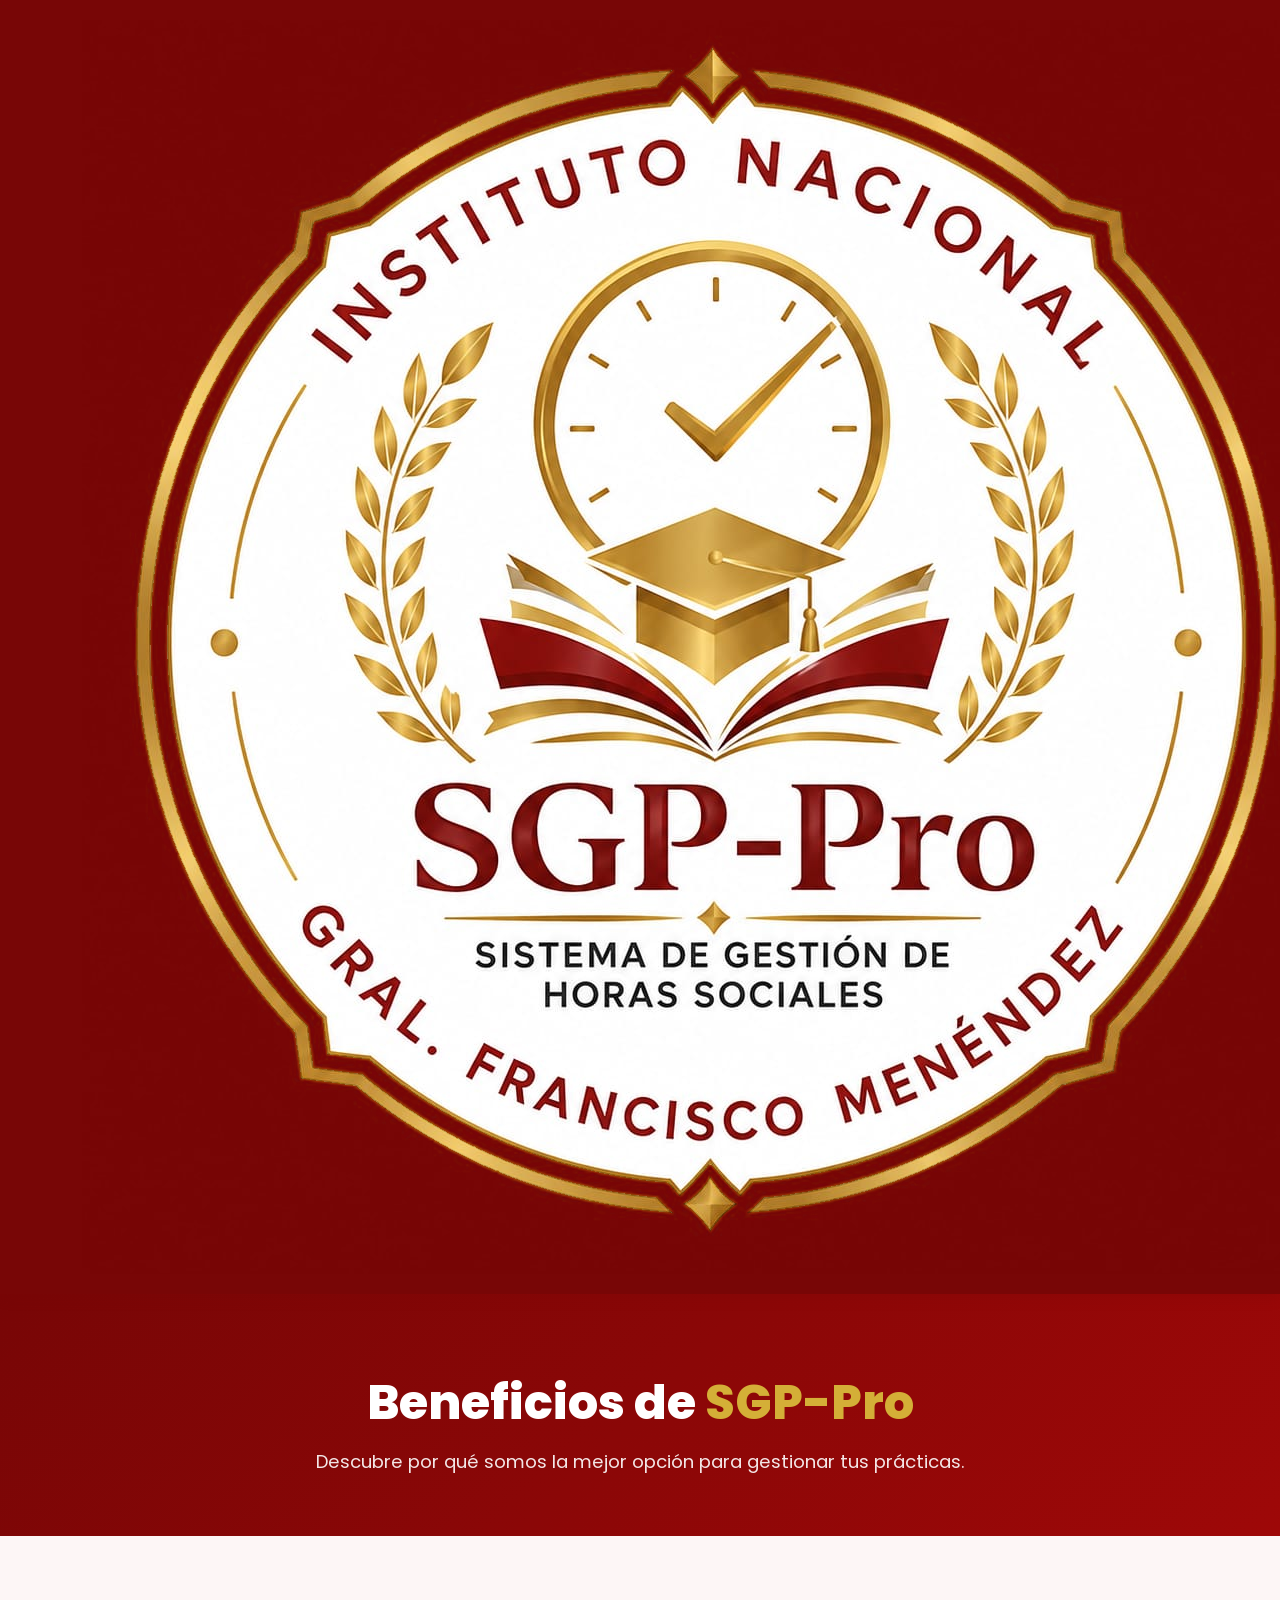
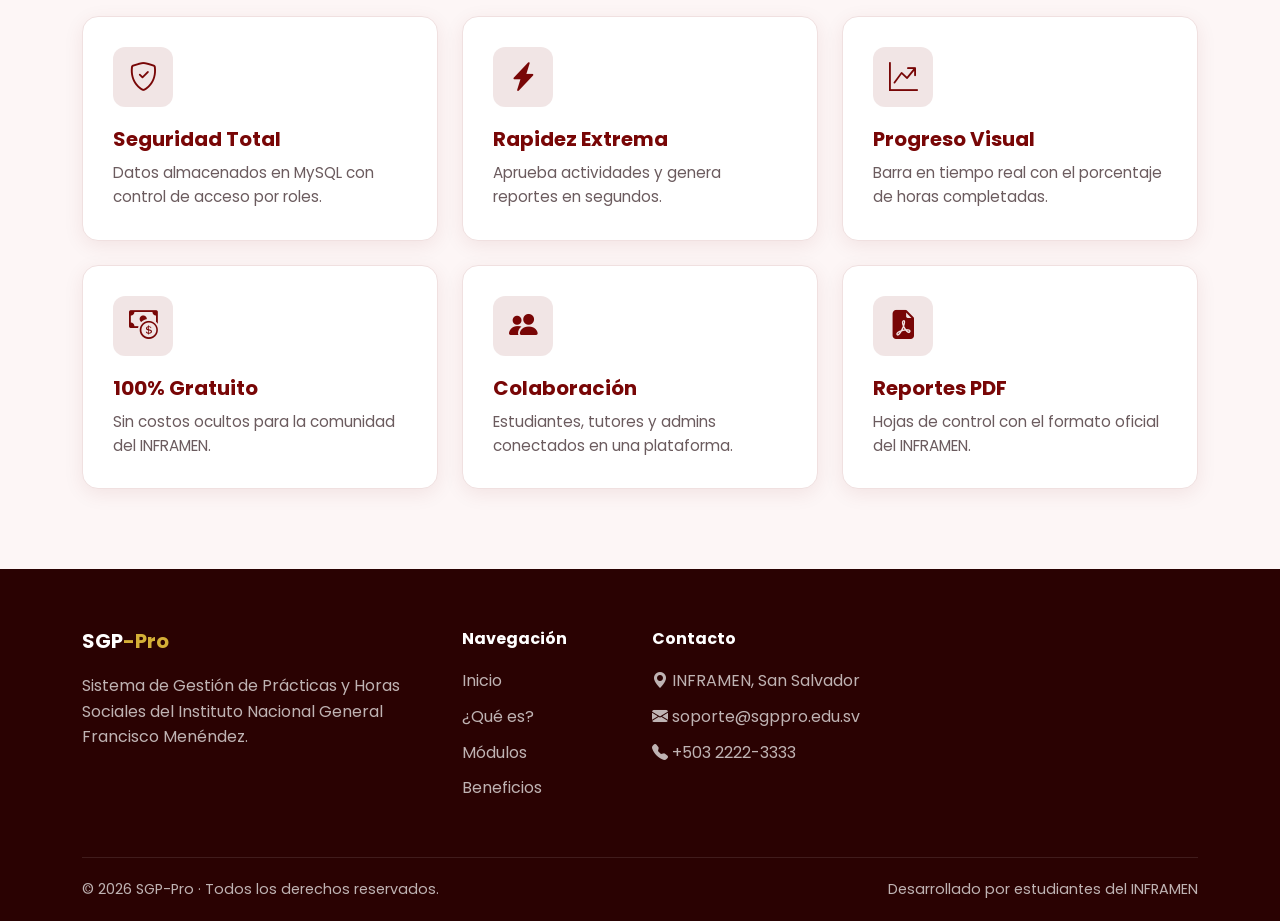
==== beneficios.html @ e83a27ab "Add files via upload" ====
<!DOCTYPE html>
<html lang="es">
<head>
    <meta charset="UTF-8">
    <meta name="viewport" content="width=device-width, initial-scale=1.0">
    <title>Beneficios | SGP-Pro</title>
    <link href="https://cdn.jsdelivr.net/npm/bootstrap@5.3.2/dist/css/bootstrap.min.css" rel="stylesheet">
    <link rel="stylesheet" href="https://cdn.jsdelivr.net/npm/bootstrap-icons@1.11.1/font/bootstrap-icons.css">
    <link href="https://fonts.googleapis.com/css2?family=Poppins:wght@300;400;500;600;700;800;900&display=swap" rel="stylesheet">
    <link rel="stylesheet" href="css/styles.css">
</head>
<body>

    <!-- NAVBAR -->
    <nav class="navbar navbar-expand-lg navbar-custom sticky-top">
        <div class="container">
            <a class="navbar-brand" href="index.html">
                <img src="img/logo.png" alt="SGP-Pro" onerror="this.style.display='none'">
                SGP<span>-Pro</span>
            </a>
            <button class="navbar-toggler" type="button" data-bs-toggle="collapse" data-bs-target="#menuPrincipal">
                <span class="navbar-toggler-icon"></span>
            </button>
            <div class="collapse navbar-collapse" id="menuPrincipal">
                <ul class="navbar-nav mx-auto mb-2 mb-lg-0">
                    <li class="nav-item"><a class="nav-link" href="index.html">Inicio</a></li>
                    <li class="nav-item"><a class="nav-link" href="que-es.html">¿Qué es?</a></li>
                    <li class="nav-item"><a class="nav-link" href="modulos.html">Módulos</a></li>
                    <li class="nav-item"><a class="nav-link active" href="beneficios.html">Beneficios</a></li>
                    <li class="nav-item"><a class="nav-link" href="contacto.html">Contacto</a></li>
                </ul>
                <a href="mailto:soporte@sgppro.edu.sv" class="nav-contact d-none d-lg-flex">
                    <i class="bi bi-envelope-fill"></i> soporte@sgppro.edu.sv
                </a>
            </div>
        </div>
    </nav>

    <!-- CABECERA -->
    <section class="page-header">
        <div class="container">
            <h1>Beneficios de <span class="text-gold">SGP-Pro</span></h1>
            <p>Descubre por qué somos la mejor opción para gestionar tus prácticas.</p>
        </div>
    </section>

    <!-- CONTENIDO -->
    <section class="section-padding">
        <div class="container">
            <div class="row g-4">
                <div class="col-md-6 col-lg-4">
                    <div class="card-custom">
                        <div class="card-icon"><i class="bi bi-shield-check"></i></div>
                        <h4>Seguridad Total</h4>
                        <p>Datos almacenados en MySQL con control de acceso por roles.</p>
                    </div>
                </div>
                <div class="col-md-6 col-lg-4">
                    <div class="card-custom">
                        <div class="card-icon"><i class="bi bi-lightning-charge-fill"></i></div>
                        <h4>Rapidez Extrema</h4>
                        <p>Aprueba actividades y genera reportes en segundos.</p>
                    </div>
                </div>
                <div class="col-md-6 col-lg-4">
                    <div class="card-custom">
                        <div class="card-icon"><i class="bi bi-graph-up-arrow"></i></div>
                        <h4>Progreso Visual</h4>
                        <p>Barra en tiempo real con el porcentaje de horas completadas.</p>
                    </div>
                </div>
                <div class="col-md-6 col-lg-4">
                    <div class="card-custom">
                        <div class="card-icon"><i class="bi bi-cash-coin"></i></div>
                        <h4>100% Gratuito</h4>
                        <p>Sin costos ocultos para la comunidad del INFRAMEN.</p>
                    </div>
                </div>
                <div class="col-md-6 col-lg-4">
                    <div class="card-custom">
                        <div class="card-icon"><i class="bi bi-people-fill"></i></div>
                        <h4>Colaboración</h4>
                        <p>Estudiantes, tutores y admins conectados en una plataforma.</p>
                    </div>
                </div>
                <div class="col-md-6 col-lg-4">
                    <div class="card-custom">
                        <div class="card-icon"><i class="bi bi-file-earmark-pdf-fill"></i></div>
                        <h4>Reportes PDF</h4>
                        <p>Hojas de control con el formato oficial del INFRAMEN.</p>
                    </div>
                </div>
            </div>
        </div>
    </section>

    <!-- FOOTER -->
    <footer class="footer">
        <div class="container">
            <div class="row g-4">
                <div class="col-lg-4">
                    <h5>SGP<span class="text-gold">-Pro</span></h5>
                    <p>Sistema de Gestión de Prácticas y Horas Sociales del Instituto Nacional General Francisco Menéndez.</p>
                </div>
                <div class="col-lg-2 col-6">
                    <h6>Navegación</h6>
                    <ul>
                        <li><a href="index.html">Inicio</a></li>
                        <li><a href="que-es.html">¿Qué es?</a></li>
                        <li><a href="modulos.html">Módulos</a></li>
                        <li><a href="beneficios.html">Beneficios</a></li>
                    </ul>
                </div>
                <div class="col-lg-3 col-6">
                    <h6>Contacto</h6>
                    <ul>
                        <li><i class="bi bi-geo-alt-fill"></i> INFRAMEN, San Salvador</li>
                        <li><i class="bi bi-envelope-fill"></i> soporte@sgppro.edu.sv</li>
                        <li><i class="bi bi-telephone-fill"></i> +503 2222-3333</li>
                    </ul>
                </div>
            </div>
            <div class="footer-bottom">
                <div>© 2026 SGP-Pro · Todos los derechos reservados.</div>
                <div>Desarrollado por estudiantes del INFRAMEN</div>
            </div>
        </div>
    </footer>

    <script src="https://cdn.jsdelivr.net/npm/bootstrap@5.3.2/dist/js/bootstrap.bundle.min.js"></script>
</body>
</html>
---- css/styles.css ----
/* ============================================================
   SGP-PRO - HOJA DE ESTILOS PRINCIPAL
   Paleta: Rojo Sangre (#780606) + Dorado (#D4AF37)
   ============================================================ */

/* ==================== VARIABLES Y RESET ==================== */
:root {
    --color-primary: #780606;       /* Rojo Sangre Principal */
    --color-primary-light: #9e0808; /* Rojo Sangre Claro */
    --color-primary-dark: #4a0303;  /* Rojo Sangre Oscuro */
    --color-gold: #D4AF37;          /* Dorado (Acento) */
    --color-gold-hover: #B8962E;
    --color-bg-light: #fdf6f6;      /* Fondo claro con tinte rojo sutil */
    --color-text-dark: #2a0202;     /* Texto oscuro con tinte rojo */
    --color-text-muted: #6b5b5e;    /* Texto secundario */
    --color-text-light: #ffffff;
    --font-main: 'Poppins', sans-serif;
    --font-secondary: 'Inter', sans-serif;
}

* {
    margin: 0;
    padding: 0;
    box-sizing: border-box;
}

html {
    scroll-behavior: smooth;
}

body {
    font-family: var(--font-main);
    color: var(--color-text-dark);
    background-color: var(--color-bg-light);
    overflow-x: hidden;
    line-height: 1.6;
}

/* Utilidades de color */
.text-gold { color: var(--color-gold) !important; }
.text-primary-custom { color: var(--color-primary) !important; }
.bg-primary-custom { background-color: var(--color-primary) !important; }
.bg-light-custom { background-color: #fdf6f6 !important; }

/* ==================== NAVBAR HORIZONTAL ==================== */
.navbar-custom {
    background-color: var(--color-primary);
    padding: 15px 0;
    box-shadow: 0 4px 12px rgba(120, 6, 6, 0.2);
    transition: all 0.3s ease;
}

.navbar-custom .navbar-brand {
    display: flex;
    align-items: center;
    gap: 10px;
    color: white;
    font-weight: 700;
    font-size: 1.8rem; /* Texto un poco más grande ya que no hay logo */
    text-decoration: none;
}

.navbar-custom .navbar-brand span {
    color: var(--color-gold);
}

.navbar-custom .nav-link {
    color: rgba(255, 255, 255, 0.85) !important;
    font-weight: 500;
    font-size: 0.95rem;
    padding: 8px 16px !important;
    transition: color 0.3s ease;
    position: relative;
}

.navbar-custom .nav-link:hover,
.navbar-custom .nav-link.active {
    color: var(--color-gold) !important;
}

.navbar-custom .nav-link::after {
    content: '';
    position: absolute;
    bottom: 0;
    left: 50%;
    transform: translateX(-50%);
    width: 0;
    height: 2px;
    background-color: var(--color-gold);
    transition: width 0.3s ease;
}

.navbar-custom .nav-link:hover::after,
.navbar-custom .nav-link.active::after {
    width: 60%;
}

.navbar-custom .navbar-toggler {
    border-color: rgba(255,255,255,0.3);
}

.navbar-custom .navbar-toggler-icon {
    background-image: url("data:image/svg+xml,%3csvg xmlns='http://www.w3.org/2000/svg' viewBox='0 0 30 30'%3e%3cpath stroke='rgba(255, 255, 255, 0.8)' stroke-linecap='round' stroke-miterlimit='10' stroke-width='2' d='M4 7h22M4 15h22M4 23h22'/%3e%3c/svg%3e");
}

.nav-contact {
    color: rgba(255,255,255,0.8);
    font-size: 0.9rem;
    display: flex;
    align-items: center;
    gap: 8px;
    text-decoration: none;
    transition: color 0.3s ease;
}

.nav-contact:hover { color: var(--color-gold); }

/* ==================== HERO / CABECERAS DE PÁGINA ==================== */
.page-header {
    background: linear-gradient(135deg, var(--color-primary) 0%, var(--color-primary-light) 100%);
    padding: 80px 0 60px;
    color: white;
    text-align: center;
    position: relative;
}

.page-header h1 {
    font-size: 3rem;
    font-weight: 800;
    margin-bottom: 15px;
}

.page-header p {
    font-size: 1.15rem;
    opacity: 0.9;
    max-width: 700px;
    margin: 0 auto;
}

/* Hero de inicio específico */
.hero-section {
    background: linear-gradient(135deg, var(--color-primary) 0%, var(--color-primary-light) 100%);
    padding: 100px 0;
    color: white;
    position: relative;
    overflow: hidden;
}

.hero-logo {
    height: 220px; /* Antes 90px */
    width: auto;
    display: block;
    filter: drop-shadow(0 4px 8px rgba(0,0,0,0.3));
    margin-bottom: 20px;
}

.hero-section h1 {
    font-size: 3.5rem;
    font-weight: 900;
    line-height: 1.2;
}

.hero-section .lead {
    font-size: 1.2rem;
    opacity: 0.9;
}

.hero-img {
    border-radius: 20px;
    box-shadow: 0 20px 40px rgba(0,0,0,0.3);
    width: 100%;
    height: auto;
    object-fit: cover;
}

/* ==================== SECCIONES ==================== */
.section-padding { padding: 80px 0; }

.section-tag {
    display: inline-block;
    background-color: rgba(120, 6, 6, 0.1);
    color: var(--color-primary);
    padding: 6px 16px;
    border-radius: 50px;
    font-size: 0.85rem;
    font-weight: 600;
    text-transform: uppercase;
    letter-spacing: 1px;
    margin-bottom: 15px;
}

.section-title {
    font-size: 2.5rem;
    font-weight: 800;
    margin-bottom: 20px;
    color: var(--color-primary);
}

.section-subtitle {
    font-size: 1.1rem;
    color: var(--color-text-muted);
    max-width: 600px;
    margin: 0 auto 40px;
}

.lead-text {
    font-size: 1.15rem;
    color: var(--color-text-muted);
    line-height: 1.8;
}

/* ==================== TARJETAS GENÉRICAS ==================== */
.card-custom {
    background: white;
    border-radius: 16px;
    padding: 30px;
    box-shadow: 0 5px 20px rgba(120, 6, 6, 0.08);
    transition: transform 0.3s ease, box-shadow 0.3s ease;
    border: 1px solid #f0e0e0;
    height: 100%;
}

.card-custom:hover {
    transform: translateY(-8px);
    box-shadow: 0 15px 30px rgba(120, 6, 6, 0.15);
}

.card-icon {
    width: 60px;
    height: 60px;
    background-color: rgba(120, 6, 6, 0.1);
    color: var(--color-primary);
    border-radius: 12px;
    display: flex;
    align-items: center;
    justify-content: center;
    font-size: 1.8rem;
    margin-bottom: 20px;
}

.card-custom h4 {
    font-size: 1.25rem;
    font-weight: 700;
    margin-bottom: 10px;
    color: var(--color-primary);
}

.card-custom p {
    color: var(--color-text-muted);
    font-size: 0.95rem;
    margin-bottom: 0;
}

/* ==================== PROBLEMA / SOLUCIÓN ==================== */
.problem-card, .solution-card {
    background: white;
    border-radius: 16px;
    padding: 35px;
    height: 100%;
    box-shadow: 0 5px 20px rgba(120, 6, 6, 0.08);
    border: 1px solid #f0e0e0;
}

.problem-card { border-top: 4px solid #dc3545; }
.solution-card { border-top: 4px solid #198754; }

.card-icon-problem, .card-icon-solution {
    width: 60px;
    height: 60px;
    border-radius: 12px;
    display: flex;
    align-items: center;
    justify-content: center;
    font-size: 1.8rem;
    margin-bottom: 20px;
}

.card-icon-problem { background: rgba(220, 53, 69, 0.1); color: #dc3545; }
.card-icon-solution { background: rgba(25, 135, 84, 0.1); color: #198754; }

.problem-list, .solution-list {
    list-style: none;
    padding: 0;
    margin: 0;
}

.problem-list li, .solution-list li {
    padding: 10px 0;
    font-size: 0.95rem;
    color: var(--color-text-muted);
    display: flex;
    align-items: center;
    gap: 10px;
}

.problem-list li i { color: #dc3545; }
.solution-list li i { color: #198754; }

/* ==================== PASOS (CÓMO FUNCIONA) ==================== */
.step-card {
    background: white;
    border-radius: 16px;
    padding: 30px 20px;
    text-align: center;
    height: 100%;
    box-shadow: 0 5px 20px rgba(120, 6, 6, 0.08);
    border: 1px solid #f0e0e0;
    position: relative;
    transition: transform 0.3s ease;
}

.step-card:hover { transform: translateY(-8px); }

.step-number {
    position: absolute;
    top: -15px;
    left: 20px;
    background: var(--color-gold);
    color: var(--color-primary);
    font-weight: 800;
    font-size: 1.1rem;
    padding: 5px 15px;
    border-radius: 50px;
}

.step-icon {
    width: 70px;
    height: 70px;
    background: rgba(120, 6, 6, 0.1);
    color: var(--color-primary);
    border-radius: 50%;
    display: flex;
    align-items: center;
    justify-content: center;
    font-size: 2rem;
    margin: 20px auto 15px;
}

.step-card h5 {
    color: var(--color-primary);
    font-weight: 700;
    margin-bottom: 10px;
}

.step-card p {
    color: var(--color-text-muted);
    font-size: 0.9rem;
    margin: 0;
}

/* ==================== TESTIMONIOS ==================== */
.testimonial-card {
    background: white;
    border-radius: 16px;
    padding: 30px;
    height: 100%;
    box-shadow: 0 5px 20px rgba(120, 6, 6, 0.08);
    border: 1px solid #f0e0e0;
}

.testimonial-card .stars {
    color: var(--color-gold);
    margin-bottom: 15px;
    font-size: 1.1rem;
}

.testimonial-card p {
    font-style: italic;
    color: var(--color-text-muted);
    margin-bottom: 20px;
}

.testimonial-author {
    display: flex;
    align-items: center;
    gap: 12px;
}

.testimonial-author .avatar {
    width: 45px;
    height: 45px;
    background: var(--color-primary);
    color: white;
    border-radius: 50%;
    display: flex;
    align-items: center;
    justify-content: center;
    font-weight: 700;
}

.testimonial-author strong {
    display: block;
    color: var(--color-primary);
    font-size: 0.95rem;
}

.testimonial-author small {
    color: var(--color-text-muted);
    font-size: 0.8rem;
}

/* ==================== FAQ / ACORDEÓN ==================== */
.accordion-item {
    border: 1px solid #f0e0e0;
    border-radius: 12px !important;
    margin-bottom: 12px;
    overflow: hidden;
    box-shadow: 0 3px 10px rgba(120, 6, 6, 0.05);
}

.accordion-button {
    background: white;
    color: var(--color-primary);
    font-weight: 600;
    padding: 18px 20px;
}

.accordion-button:not(.collapsed) {
    background: rgba(120, 6, 6, 0.05);
    color: var(--color-primary);
    box-shadow: none;
}

.accordion-button:focus {
    box-shadow: 0 0 0 0.25rem rgba(120, 6, 6, 0.15);
    border-color: var(--color-primary);
}

.accordion-button i {
    color: var(--color-gold);
}

.accordion-body {
    color: var(--color-text-muted);
    font-size: 0.95rem;
}

/* ==================== BOTONES ==================== */
.btn-gold {
    background-color: var(--color-gold);
    color: var(--color-primary);
    font-weight: 700;
    padding: 12px 30px;
    border-radius: 50px;
    border: none;
    transition: all 0.3s ease;
}

.btn-gold:hover {
    background-color: var(--color-gold-hover);
    color: var(--color-primary);
    transform: scale(1.05);
}

.btn-outline-custom {
    border: 2px solid rgba(255,255,255,0.5);
    color: white;
    font-weight: 600;
    padding: 12px 30px;
    border-radius: 50px;
    background: transparent;
    transition: all 0.3s ease;
}

.btn-outline-custom:hover {
    background-color: white;
    color: var(--color-primary);
    border-color: white;
}

/* ==================== FORMULARIOS ==================== */
.form-control {
    border: 1px solid #e0d0d0;
    border-radius: 10px;
    padding: 12px 16px;
    font-family: var(--font-main);
}

.form-control:focus {
    border-color: var(--color-primary);
    box-shadow: 0 0 0 0.25rem rgba(120, 6, 6, 0.15);
}

.form-label {
    font-weight: 600;
    color: var(--color-primary);
    font-size: 0.9rem;
}

/* ==================== FOOTER ==================== */
.footer {
    background-color: #2a0202;
    color: rgba(255,255,255,0.7);
    padding: 60px 0 20px;
}

.footer h5, .footer h6 {
    color: white;
    font-weight: 700;
    margin-bottom: 20px;
}

.footer a {
    color: rgba(255,255,255,0.7);
    text-decoration: none;
    transition: color 0.3s ease;
}

.footer a:hover { color: var(--color-gold); }

.footer ul { list-style: none; padding: 0; }
.footer ul li { margin-bottom: 10px; }

.footer-bottom {
    border-top: 1px solid rgba(255,255,255,0.1);
    padding-top: 20px;
    margin-top: 40px;
    display: flex;
    justify-content: space-between;
    font-size: 0.9rem;
}

/* ==================== RESPONSIVE ==================== */
@media (max-width: 991.98px) {
    .hero-section h1 { font-size: 2.5rem; }
    .section-title { font-size: 2rem; }
    .page-header h1 { font-size: 2.2rem; }
}

@media (max-width: 575.98px) {
    .hero-section h1 { font-size: 2rem; }
    .section-title { font-size: 1.7rem; }
    .page-header h1 { font-size: 1.8rem; }
    .section-padding { padding: 50px 0; }
    .footer-bottom {
        flex-direction: column;
        text-align: center;
        gap: 10px;
    }
}
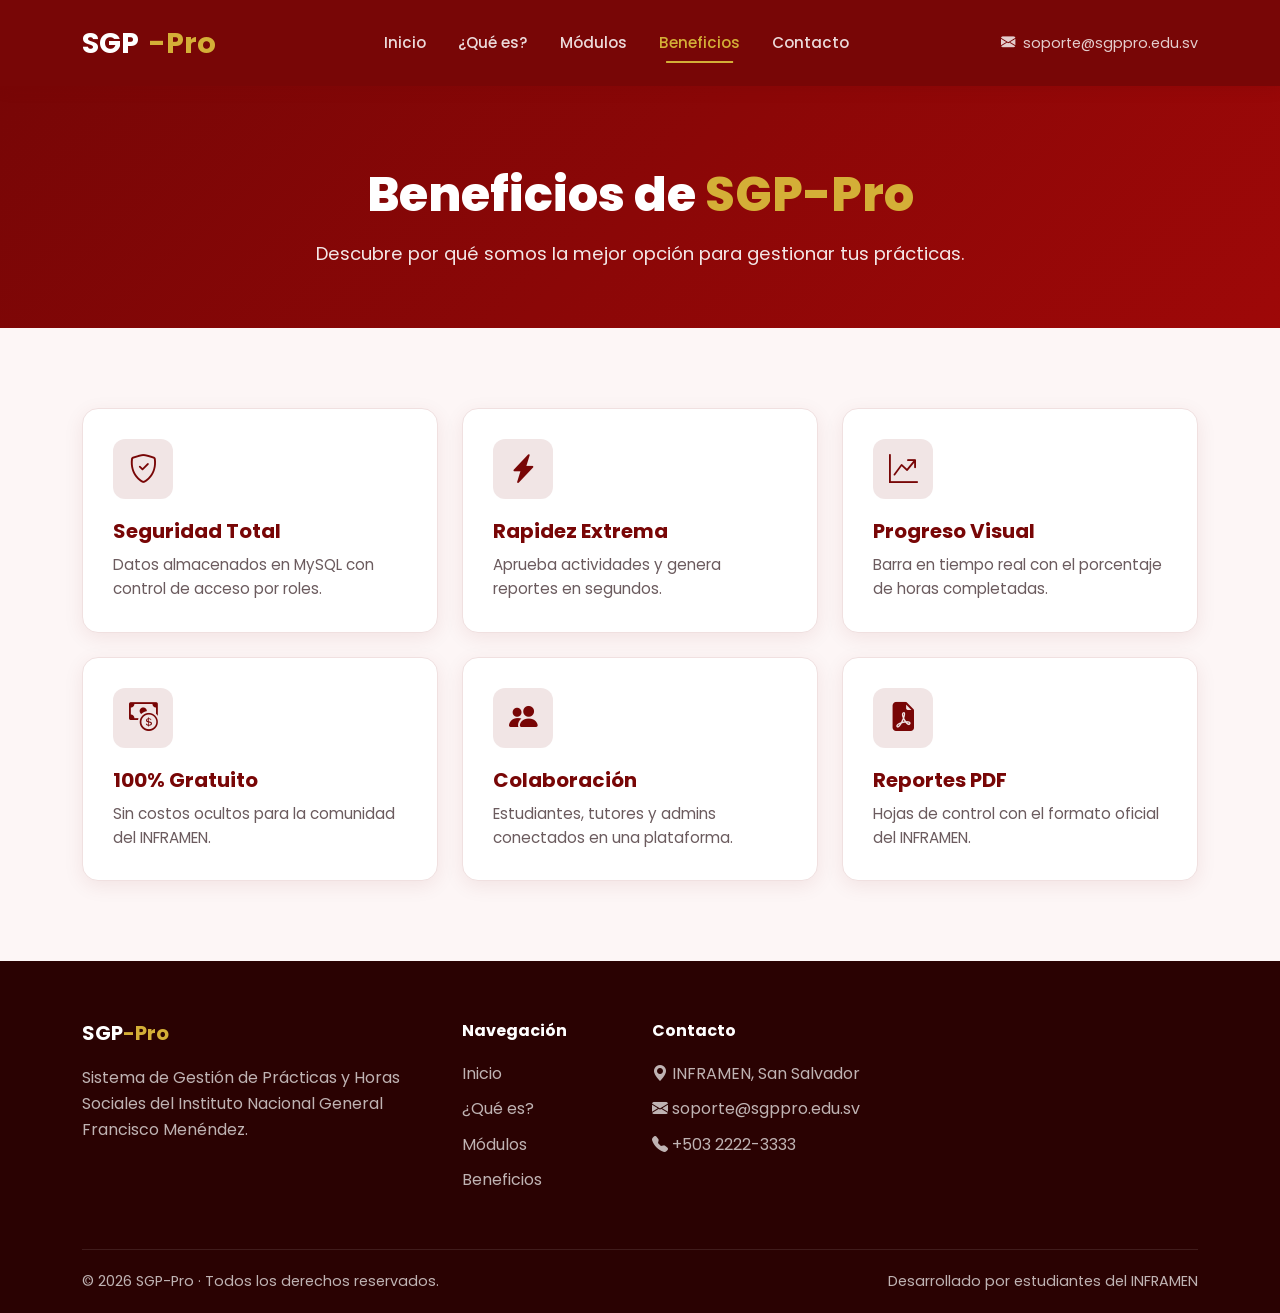
==== commit 9d316fe3: "Fix HTML formatting and structure in beneficios.html" ====
--- a/beneficios.html
+++ b/beneficios.html
@@ -14,10 +14,7 @@
     <!-- NAVBAR -->
     <nav class="navbar navbar-expand-lg navbar-custom sticky-top">
         <div class="container">
-            <a class="navbar-brand" href="index.html">
-                <img src="img/logo.png" alt="SGP-Pro" onerror="this.style.display='none'">
-                SGP<span>-Pro</span>
-            </a>
+            <a class="navbar-brand" href="index.html">SGP<span>-Pro</span></a>
             <button class="navbar-toggler" type="button" data-bs-toggle="collapse" data-bs-target="#menuPrincipal">
                 <span class="navbar-toggler-icon"></span>
             </button>
@@ -129,4 +126,4 @@
 
     <script src="https://cdn.jsdelivr.net/npm/bootstrap@5.3.2/dist/js/bootstrap.bundle.min.js"></script>
 </body>
-</html>+</html>
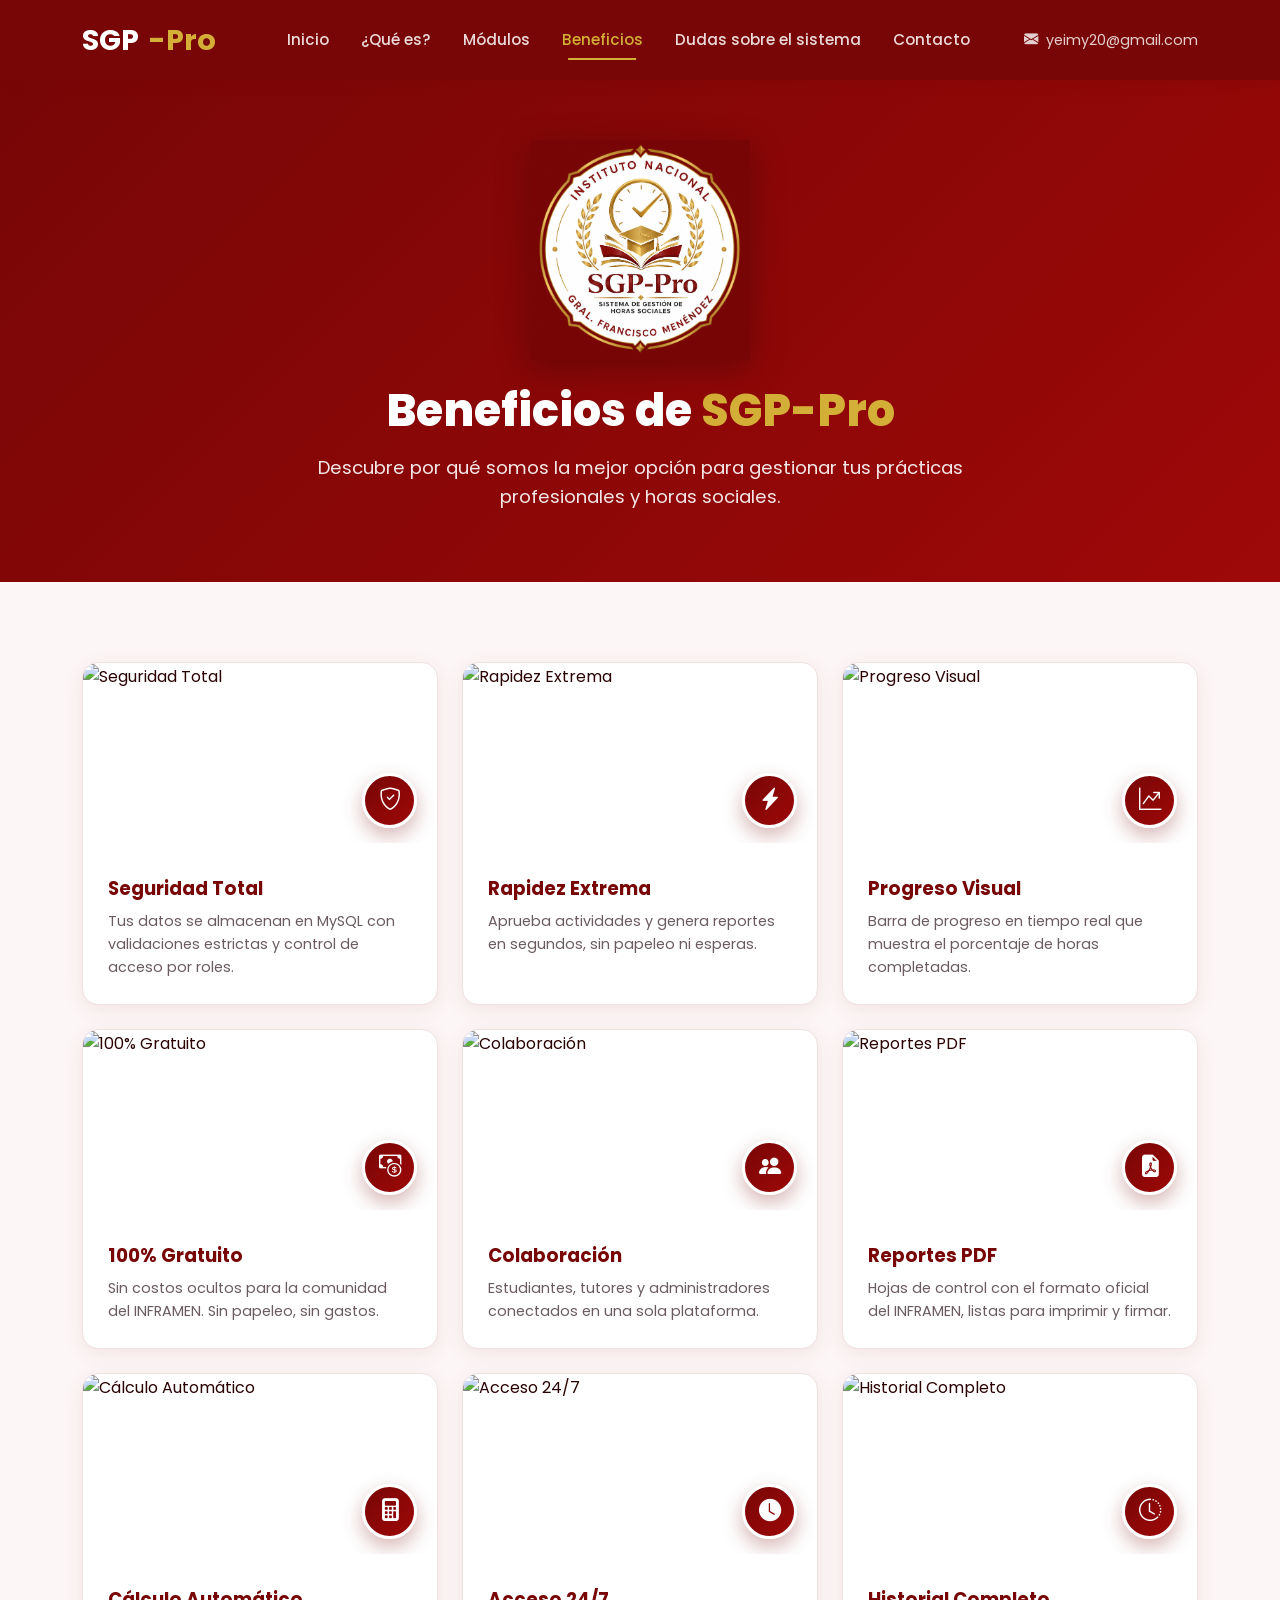
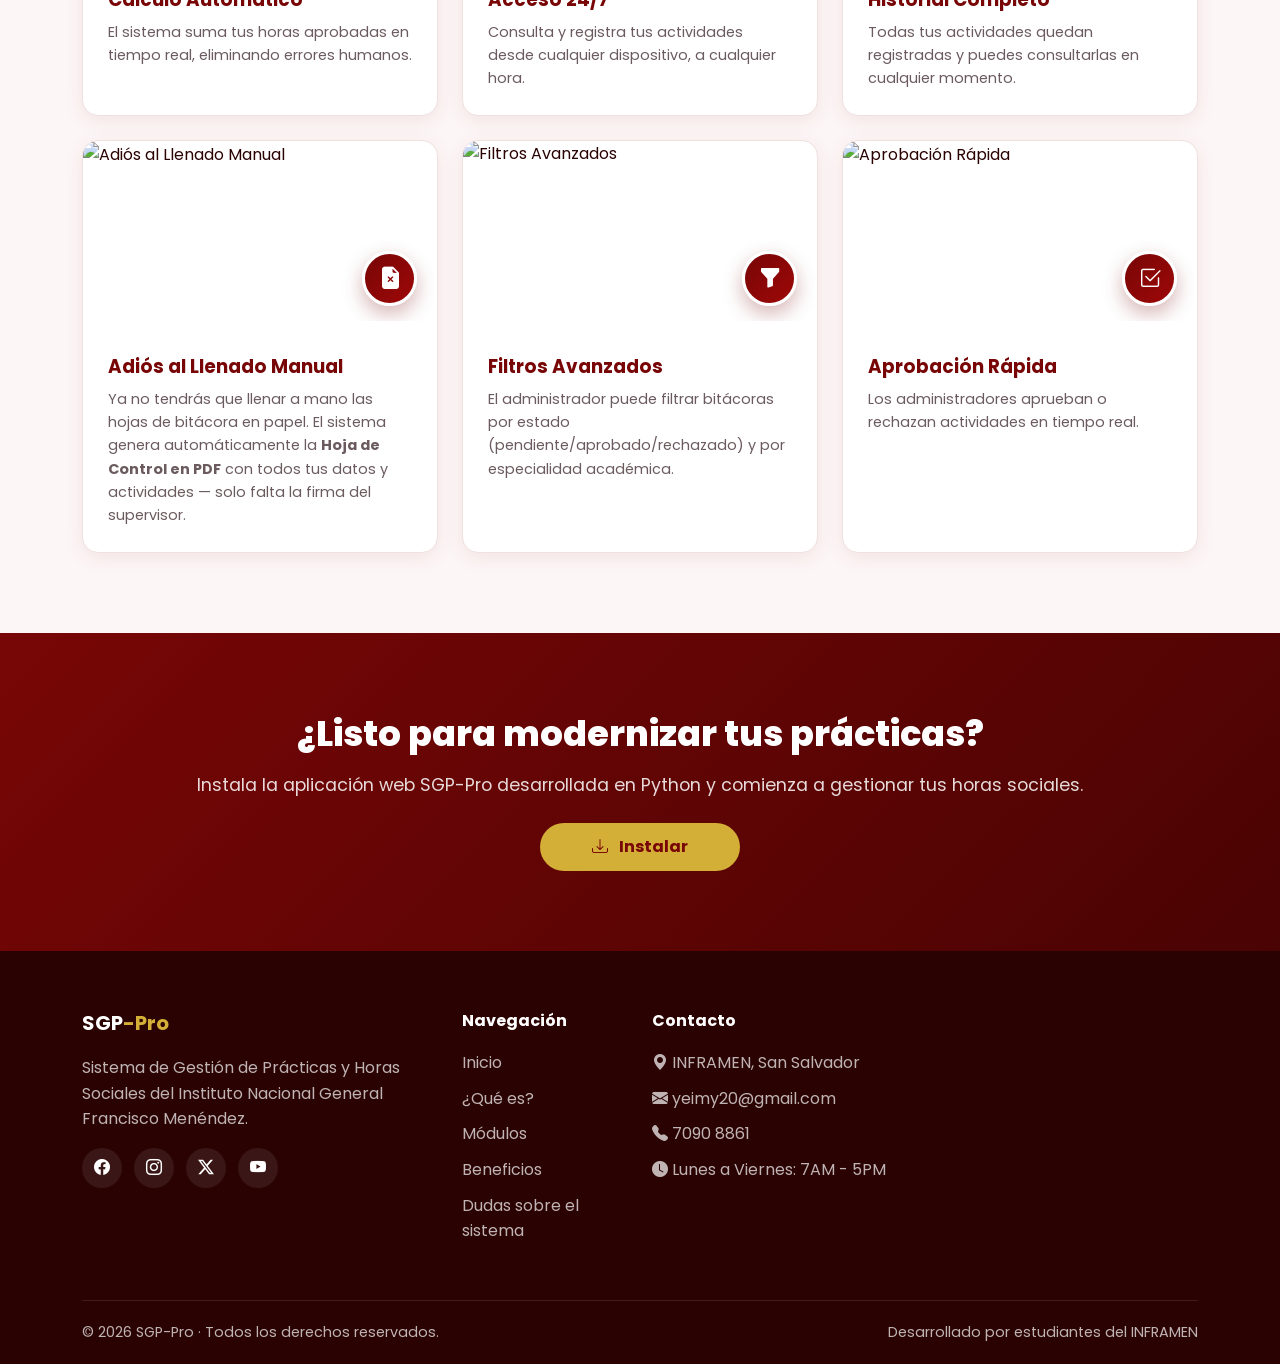
==== commit 5063670c: "Update beneficios.html" ====
--- a/beneficios.html
+++ b/beneficios.html
@@ -6,7 +6,7 @@
     <title>Beneficios | SGP-Pro</title>
     <link href="https://cdn.jsdelivr.net/npm/bootstrap@5.3.2/dist/css/bootstrap.min.css" rel="stylesheet">
     <link rel="stylesheet" href="https://cdn.jsdelivr.net/npm/bootstrap-icons@1.11.1/font/bootstrap-icons.css">
-    <link href="https://fonts.googleapis.com/css2?family=Poppins:wght@300;400;500;600;700;800;900&display=swap" rel="stylesheet">
+    <link href="https://fonts.googleapis.com/css2?family=Poppins:wght@300;400;500;600;700;800;900&family=Inter:wght@300;400;500;600;700&display=swap" rel="stylesheet">
     <link rel="stylesheet" href="css/styles.css">
 </head>
 <body>
@@ -24,69 +24,211 @@
                     <li class="nav-item"><a class="nav-link" href="que-es.html">¿Qué es?</a></li>
                     <li class="nav-item"><a class="nav-link" href="modulos.html">Módulos</a></li>
                     <li class="nav-item"><a class="nav-link active" href="beneficios.html">Beneficios</a></li>
+                    <li class="nav-item"><a class="nav-link" href="index.html#faq">Dudas sobre el sistema</a></li>
                     <li class="nav-item"><a class="nav-link" href="contacto.html">Contacto</a></li>
                 </ul>
-                <a href="mailto:soporte@sgppro.edu.sv" class="nav-contact d-none d-lg-flex">
-                    <i class="bi bi-envelope-fill"></i> soporte@sgppro.edu.sv
+                <a href="#" class="nav-contact d-none d-lg-flex" id="correoNavbar" onclick="copiarCorreo(event)">
+                    <i class="bi bi-envelope-fill"></i> yeimy20@gmail.com
                 </a>
             </div>
         </div>
     </nav>
 
-    <!-- CABECERA -->
-    <section class="page-header">
+    <!-- ✅ CABECERA CON LOGO CENTRADO -->
+    <section class="page-header page-header-with-logo">
         <div class="container">
-            <h1>Beneficios de <span class="text-gold">SGP-Pro</span></h1>
-            <p>Descubre por qué somos la mejor opción para gestionar tus prácticas.</p>
+            <img src="img/logo.png" alt="Logo SGP-Pro" class="page-header-logo-large">
+            <h1 class="mt-4">Beneficios de <span class="text-gold">SGP-Pro</span></h1>
+            <p>Descubre por qué somos la mejor opción para gestionar tus prácticas profesionales y horas sociales.</p>
         </div>
     </section>
 
-    <!-- CONTENIDO -->
+    <!-- ✅ BENEFICIOS CON IMÁGENES (12 BENEFICIOS) -->
     <section class="section-padding">
         <div class="container">
             <div class="row g-4">
-                <div class="col-md-6 col-lg-4">
-                    <div class="card-custom">
-                        <div class="card-icon"><i class="bi bi-shield-check"></i></div>
-                        <h4>Seguridad Total</h4>
-                        <p>Datos almacenados en MySQL con control de acceso por roles.</p>
-                    </div>
-                </div>
-                <div class="col-md-6 col-lg-4">
-                    <div class="card-custom">
-                        <div class="card-icon"><i class="bi bi-lightning-charge-fill"></i></div>
-                        <h4>Rapidez Extrema</h4>
-                        <p>Aprueba actividades y genera reportes en segundos.</p>
-                    </div>
-                </div>
-                <div class="col-md-6 col-lg-4">
-                    <div class="card-custom">
-                        <div class="card-icon"><i class="bi bi-graph-up-arrow"></i></div>
-                        <h4>Progreso Visual</h4>
-                        <p>Barra en tiempo real con el porcentaje de horas completadas.</p>
-                    </div>
-                </div>
-                <div class="col-md-6 col-lg-4">
-                    <div class="card-custom">
-                        <div class="card-icon"><i class="bi bi-cash-coin"></i></div>
-                        <h4>100% Gratuito</h4>
-                        <p>Sin costos ocultos para la comunidad del INFRAMEN.</p>
-                    </div>
-                </div>
-                <div class="col-md-6 col-lg-4">
-                    <div class="card-custom">
-                        <div class="card-icon"><i class="bi bi-people-fill"></i></div>
-                        <h4>Colaboración</h4>
-                        <p>Estudiantes, tutores y admins conectados en una plataforma.</p>
-                    </div>
-                </div>
-                <div class="col-md-6 col-lg-4">
-                    <div class="card-custom">
-                        <div class="card-icon"><i class="bi bi-file-earmark-pdf-fill"></i></div>
-                        <h4>Reportes PDF</h4>
-                        <p>Hojas de control con el formato oficial del INFRAMEN.</p>
-                    </div>
-                </div>
+
+                <!-- 1. Seguridad Total -->
+                <div class="col-md-6 col-lg-4">
+                    <div class="benefit-card-full">
+                        <div class="benefit-img-wrapper">
+                            <img src="https://images.unsplash.com/photo-1563986768609-322da13575f3?w=600" alt="Seguridad Total">
+                            <div class="benefit-overlay-icon"><i class="bi bi-shield-check"></i></div>
+                        </div>
+                        <div class="benefit-body">
+                            <h4>Seguridad Total</h4>
+                            <p>Tus datos se almacenan en MySQL con validaciones estrictas y control de acceso por roles.</p>
+                        </div>
+                    </div>
+                </div>
+
+                <!-- 2. Rapidez Extrema -->
+                <div class="col-md-6 col-lg-4">
+                    <div class="benefit-card-full">
+                        <div class="benefit-img-wrapper">
+                            <img src="https://images.unsplash.com/photo-1460925895917-afdab827c52f?w=600" alt="Rapidez Extrema">
+                            <div class="benefit-overlay-icon"><i class="bi bi-lightning-charge-fill"></i></div>
+                        </div>
+                        <div class="benefit-body">
+                            <h4>Rapidez Extrema</h4>
+                            <p>Aprueba actividades y genera reportes en segundos, sin papeleo ni esperas.</p>
+                        </div>
+                    </div>
+                </div>
+
+                <!-- 3. Progreso Visual -->
+                <div class="col-md-6 col-lg-4">
+                    <div class="benefit-card-full">
+                        <div class="benefit-img-wrapper">
+                            <img src="https://images.unsplash.com/photo-1551288049-bebda4e38f71?w=600" alt="Progreso Visual">
+                            <div class="benefit-overlay-icon"><i class="bi bi-graph-up-arrow"></i></div>
+                        </div>
+                        <div class="benefit-body">
+                            <h4>Progreso Visual</h4>
+                            <p>Barra de progreso en tiempo real que muestra el porcentaje de horas completadas.</p>
+                        </div>
+                    </div>
+                </div>
+
+                <!-- 4. 100% Gratuito -->
+                <div class="col-md-6 col-lg-4">
+                    <div class="benefit-card-full">
+                        <div class="benefit-img-wrapper">
+                            <img src="https://images.unsplash.com/photo-1554224155-6726b3ff858f?w=600" alt="100% Gratuito">
+                            <div class="benefit-overlay-icon"><i class="bi bi-cash-coin"></i></div>
+                        </div>
+                        <div class="benefit-body">
+                            <h4>100% Gratuito</h4>
+                            <p>Sin costos ocultos para la comunidad del INFRAMEN. Sin papeleo, sin gastos.</p>
+                        </div>
+                    </div>
+                </div>
+
+                <!-- 5. Colaboración -->
+                <div class="col-md-6 col-lg-4">
+                    <div class="benefit-card-full">
+                        <div class="benefit-img-wrapper">
+                            <img src="https://images.unsplash.com/photo-1522071820081-009f0129c71c?w=600" alt="Colaboración">
+                            <div class="benefit-overlay-icon"><i class="bi bi-people-fill"></i></div>
+                        </div>
+                        <div class="benefit-body">
+                            <h4>Colaboración</h4>
+                            <p>Estudiantes, tutores y administradores conectados en una sola plataforma.</p>
+                        </div>
+                    </div>
+                </div>
+
+                <!-- 6. Reportes PDF -->
+                <div class="col-md-6 col-lg-4">
+                    <div class="benefit-card-full">
+                        <div class="benefit-img-wrapper">
+                            <img src="https://images.unsplash.com/photo-1554224154-26032ffc0d07?w=600" alt="Reportes PDF">
+                            <div class="benefit-overlay-icon"><i class="bi bi-file-earmark-pdf-fill"></i></div>
+                        </div>
+                        <div class="benefit-body">
+                            <h4>Reportes PDF</h4>
+                            <p>Hojas de control con el formato oficial del INFRAMEN, listas para imprimir y firmar.</p>
+                        </div>
+                    </div>
+                </div>
+
+                <!-- 7. Cálculo Automático -->
+                <div class="col-md-6 col-lg-4">
+                    <div class="benefit-card-full">
+                        <div class="benefit-img-wrapper">
+                            <img src="https://images.unsplash.com/photo-1591696205602-2f950c417cb9?w=600" alt="Cálculo Automático">
+                            <div class="benefit-overlay-icon"><i class="bi bi-calculator-fill"></i></div>
+                        </div>
+                        <div class="benefit-body">
+                            <h4>Cálculo Automático</h4>
+                            <p>El sistema suma tus horas aprobadas en tiempo real, eliminando errores humanos.</p>
+                        </div>
+                    </div>
+                </div>
+
+                <!-- 8. Acceso 24/7 -->
+                <div class="col-md-6 col-lg-4">
+                    <div class="benefit-card-full">
+                        <div class="benefit-img-wrapper">
+                            <img src="https://images.unsplash.com/photo-1512941937669-90a1b58e7e9c?w=600" alt="Acceso 24/7">
+                            <div class="benefit-overlay-icon"><i class="bi bi-clock-fill"></i></div>
+                        </div>
+                        <div class="benefit-body">
+                            <h4>Acceso 24/7</h4>
+                            <p>Consulta y registra tus actividades desde cualquier dispositivo, a cualquier hora.</p>
+                        </div>
+                    </div>
+                </div>
+
+                <!-- 9. Historial Completo -->
+                <div class="col-md-6 col-lg-4">
+                    <div class="benefit-card-full">
+                        <div class="benefit-img-wrapper">
+                            <img src="https://images.unsplash.com/photo-1544396821-4dd40b938ad3?w=600" alt="Historial Completo">
+                            <div class="benefit-overlay-icon"><i class="bi bi-clock-history"></i></div>
+                        </div>
+                        <div class="benefit-body">
+                            <h4>Historial Completo</h4>
+                            <p>Todas tus actividades quedan registradas y puedes consultarlas en cualquier momento.</p>
+                        </div>
+                    </div>
+                </div>
+
+                <!-- 10. Adiós al Llenado Manual -->
+                <div class="col-md-6 col-lg-4">
+                    <div class="benefit-card-full">
+                        <div class="benefit-img-wrapper">
+                            <img src="https://images.unsplash.com/photo-1450101499163-c8848c66ca85?w=600" alt="Adiós al Llenado Manual">
+                            <div class="benefit-overlay-icon"><i class="bi bi-file-earmark-x-fill"></i></div>
+                        </div>
+                        <div class="benefit-body">
+                            <h4>Adiós al Llenado Manual</h4>
+                            <p>Ya no tendrás que llenar a mano las hojas de bitácora en papel. El sistema genera automáticamente la <strong>Hoja de Control en PDF</strong> con todos tus datos y actividades — solo falta la firma del supervisor.</p>
+                        </div>
+                    </div>
+                </div>
+
+                <!-- 11. Filtros Avanzados (imagen cambiada) -->
+                <div class="col-md-6 col-lg-4">
+                    <div class="benefit-card-full">
+                        <div class="benefit-img-wrapper">
+                            <img src="img/filtro.jpg" alt="Filtros Avanzados" class="benefit-img-filtro">
+                            <div class="benefit-overlay-icon"><i class="bi bi-funnel-fill"></i></div>
+                        </div>
+                        <div class="benefit-body">
+                            <h4>Filtros Avanzados</h4>
+                            <p>El administrador puede filtrar bitácoras por estado (pendiente/aprobado/rechazado) y por especialidad académica.</p>
+                        </div>
+                    </div>
+                </div>
+
+                <!-- 12. Aprobación Rápida -->
+                <div class="col-md-6 col-lg-4">
+                    <div class="benefit-card-full">
+                        <div class="benefit-img-wrapper">
+                            <img src="https://images.unsplash.com/photo-1518186285589-2f7649de83e0?w=600" alt="Aprobación Rápida">
+                            <div class="benefit-overlay-icon"><i class="bi bi-check2-square"></i></div>
+                        </div>
+                        <div class="benefit-body">
+                            <h4>Aprobación Rápida</h4>
+                            <p>Los administradores aprueban o rechazan actividades en tiempo real.</p>
+                        </div>
+                    </div>
+                </div>
+
+            </div>
+        </div>
+    </section>
+
+    <!-- ✅ CTA FINAL CON BOTÓN DE INSTALAR -->
+    <section class="cta-section">
+        <div class="container text-center">
+            <h2 class="mb-3">¿Listo para modernizar tus prácticas?</h2>
+            <p class="mb-4">Instala la aplicación web SGP-Pro desarrollada en Python y comienza a gestionar tus horas sociales.</p>
+            <div class="d-flex gap-3 justify-content-center flex-wrap">
+                <button type="button" class="btn btn-gold" id="btnInstalar" onclick="instalarApp()">
+                    <i class="bi bi-download me-2"></i> Instalar
+                </button>
             </div>
         </div>
     </section>
@@ -98,6 +240,12 @@
                 <div class="col-lg-4">
                     <h5>SGP<span class="text-gold">-Pro</span></h5>
                     <p>Sistema de Gestión de Prácticas y Horas Sociales del Instituto Nacional General Francisco Menéndez.</p>
+                    <div class="social-links">
+                        <a href="#" aria-label="Facebook"><i class="bi bi-facebook"></i></a>
+                        <a href="#" aria-label="Instagram"><i class="bi bi-instagram"></i></a>
+                        <a href="#" aria-label="Twitter"><i class="bi bi-twitter-x"></i></a>
+                        <a href="#" aria-label="YouTube"><i class="bi bi-youtube"></i></a>
+                    </div>
                 </div>
                 <div class="col-lg-2 col-6">
                     <h6>Navegación</h6>
@@ -106,14 +254,16 @@
                         <li><a href="que-es.html">¿Qué es?</a></li>
                         <li><a href="modulos.html">Módulos</a></li>
                         <li><a href="beneficios.html">Beneficios</a></li>
+                        <li><a href="index.html#faq">Dudas sobre el sistema</a></li>
                     </ul>
                 </div>
                 <div class="col-lg-3 col-6">
                     <h6>Contacto</h6>
                     <ul>
                         <li><i class="bi bi-geo-alt-fill"></i> INFRAMEN, San Salvador</li>
-                        <li><i class="bi bi-envelope-fill"></i> soporte@sgppro.edu.sv</li>
-                        <li><i class="bi bi-telephone-fill"></i> +503 2222-3333</li>
+                        <li><i class="bi bi-envelope-fill"></i> yeimy20@gmail.com</li>
+                        <li><i class="bi bi-telephone-fill"></i> 7090 8861</li>
+                        <li><i class="bi bi-clock-fill"></i> Lunes a Viernes: 7AM - 5PM</li>
                     </ul>
                 </div>
             </div>
@@ -124,6 +274,126 @@
         </div>
     </footer>
 
+    <!-- ✅ SCRIPT (copiar correo + instalar con animación) -->
+    <script>
+        // ✅ Copiar correo
+        function copiarCorreo(event) {
+            event.preventDefault();
+            const correo = "yeimy20@gmail.com";
+            
+            if (navigator.clipboard && window.isSecureContext) {
+                navigator.clipboard.writeText(correo).then(() => {
+                    mostrarNotificacion("¡Correo copiado! " + correo);
+                }).catch(() => {
+                    copiarFallback(correo);
+                });
+            } else {
+                copiarFallback(correo);
+            }
+        }
+        
+        function copiarFallback(texto) {
+            const textarea = document.createElement('textarea');
+            textarea.value = texto;
+            textarea.style.position = 'fixed';
+            textarea.style.opacity = '0';
+            document.body.appendChild(textarea);
+            textarea.select();
+            try {
+                document.execCommand('copy');
+                mostrarNotificacion("¡Correo copiado! " + texto);
+            } catch (err) {
+                alert("No se pudo copiar el correo. Por favor, cópialo manualmente: " + texto);
+            }
+            document.body.removeChild(textarea);
+        }
+        
+        function mostrarNotificacion(mensaje) {
+            const notif = document.createElement('div');
+            notif.textContent = mensaje;
+            notif.style.cssText = `
+                position: fixed;
+                bottom: 100px;
+                left: 50%;
+                transform: translateX(-50%);
+                background: #780606;
+                color: white;
+                padding: 12px 24px;
+                border-radius: 50px;
+                font-weight: 600;
+                font-size: 0.9rem;
+                box-shadow: 0 10px 30px rgba(120, 6, 6, 0.4);
+                z-index: 9999;
+                opacity: 0;
+                transition: opacity 0.3s ease;
+            `;
+            document.body.appendChild(notif);
+            
+            setTimeout(() => { notif.style.opacity = '1'; }, 10);
+            setTimeout(() => {
+                notif.style.opacity = '0';
+                setTimeout(() => notif.remove(), 300);
+            }, 2500);
+        }
+        
+        // ✅ Instalar con animación COMPLETA
+        function instalarApp() {
+            const btn = document.getElementById('btnInstalar');
+            const textoOriginal = btn.innerHTML;
+            
+            btn.innerHTML = '<i class="bi bi-hourglass-split me-2"></i> Instalando...';
+            btn.disabled = true;
+            
+            setTimeout(() => {
+                btn.innerHTML = '<i class="bi bi-check-circle-fill me-2"></i> ¡Instalación simulada!';
+                
+                const notif = document.createElement('div');
+                notif.innerHTML = `
+                    <div style="display: flex; align-items: center; gap: 12px;">
+                        <i class="bi bi-info-circle-fill" style="font-size: 1.5rem;"></i>
+                        <div>
+                            <strong>Demo:</strong> Esta es una instalación simulada.<br>
+                            <small style="opacity: 0.9;">La app real está en desarrollo.</small>
+                        </div>
+                    </div>
+                `;
+                notif.style.cssText = `
+                    position: fixed;
+                    top: 100px;
+                    right: 25px;
+                    background: linear-gradient(135deg, #780606, #9e0808);
+                    color: white;
+                    padding: 18px 24px;
+                    border-radius: 14px;
+                    font-size: 0.9rem;
+                    box-shadow: 0 15px 40px rgba(120, 6, 6, 0.5);
+                    z-index: 9999;
+                    max-width: 350px;
+                    opacity: 0;
+                    transform: translateX(50px);
+                    transition: all 0.4s ease;
+                `;
+                document.body.appendChild(notif);
+                
+                setTimeout(() => {
+                    notif.style.opacity = '1';
+                    notif.style.transform = 'translateX(0)';
+                }, 10);
+                
+                setTimeout(() => {
+                    notif.style.opacity = '0';
+                    notif.style.transform = 'translateX(50px)';
+                    setTimeout(() => notif.remove(), 400);
+                }, 3500);
+                
+                setTimeout(() => {
+                    btn.innerHTML = textoOriginal;
+                    btn.disabled = false;
+                }, 2500);
+            }, 2000);
+        }
+    </script>
+
     <script src="https://cdn.jsdelivr.net/npm/bootstrap@5.3.2/dist/js/bootstrap.bundle.min.js"></script>
 </body>
 </html>
--- a/css/styles.css
+++ b/css/styles.css
@@ -45,7 +45,7 @@
 /* ==================== NAVBAR HORIZONTAL ==================== */
 .navbar-custom {
     background-color: var(--color-primary);
-    padding: 15px 0;
+    padding: 12px 0;
     box-shadow: 0 4px 12px rgba(120, 6, 6, 0.2);
     transition: all 0.3s ease;
 }
@@ -56,7 +56,7 @@
     gap: 10px;
     color: white;
     font-weight: 700;
-    font-size: 1.8rem; /* Texto un poco más grande ya que no hay logo */
+    font-size: 1.8rem;
     text-decoration: none;
 }
 
@@ -111,9 +111,17 @@
     gap: 8px;
     text-decoration: none;
     transition: color 0.3s ease;
-}
-
-.nav-contact:hover { color: var(--color-gold); }
+    cursor: pointer;
+}
+
+.nav-contact:hover {
+    color: var(--color-gold) !important;
+    transform: scale(1.05);
+}
+
+.nav-contact:active {
+    transform: scale(0.98);
+}
 
 /* ==================== HERO / CABECERAS DE PÁGINA ==================== */
 .page-header {
@@ -137,21 +145,23 @@
     margin: 0 auto;
 }
 
-/* Hero de inicio específico */
+/* Hero de inicio específico (con menos padding superior) */
 .hero-section {
     background: linear-gradient(135deg, var(--color-primary) 0%, var(--color-primary-light) 100%);
-    padding: 100px 0;
+    padding: 50px 0 80px;
     color: white;
     position: relative;
     overflow: hidden;
 }
 
-.hero-logo {
-    height: 220px; /* Antes 90px */
+/* ✅ LOGO GRANDE SIN SOMBRA NI ESPACIOS EXTRA */
+.hero-logo-large {
+    height: 130px;
     width: auto;
     display: block;
-    filter: drop-shadow(0 4px 8px rgba(0,0,0,0.3));
-    margin-bottom: 20px;
+    margin-bottom: 15px;
+    margin-top: -10px;
+    filter: none;
 }
 
 .hero-section h1 {
@@ -520,7 +530,7 @@
     font-size: 0.9rem;
 }
 
-/* ==================== RESPONSIVE ==================== */
+/* ==================== RESPONSIVE BASE ==================== */
 @media (max-width: 991.98px) {
     .hero-section h1 { font-size: 2.5rem; }
     .section-title { font-size: 2rem; }
@@ -537,4 +547,758 @@
         text-align: center;
         gap: 10px;
     }
-}+}
+
+/* ==================== BOTÓN FLOTANTE DE CONTACTO ==================== */
+.floating-contact {
+    position: fixed;
+    bottom: 25px;
+    right: 25px;
+    width: 60px;
+    height: 60px;
+    background: linear-gradient(135deg, var(--color-gold), var(--color-gold-hover));
+    color: var(--color-primary);
+    border-radius: 50%;
+    display: flex;
+    align-items: center;
+    justify-content: center;
+    font-size: 1.6rem;
+    text-decoration: none;
+    z-index: 999;
+    box-shadow: 0 10px 30px rgba(212, 175, 55, 0.5);
+    animation: pulseContact 2s infinite;
+    transition: all 0.3s;
+}
+
+.floating-contact:hover {
+    transform: scale(1.1);
+    color: var(--color-primary);
+}
+
+@keyframes pulseContact {
+    0%, 100% { box-shadow: 0 10px 30px rgba(212, 175, 55, 0.5); }
+    50% { box-shadow: 0 10px 40px rgba(212, 175, 55, 0.8), 0 0 0 10px rgba(212, 175, 55, 0.1); }
+}
+
+.floating-tooltip {
+    position: absolute;
+    right: 75px;
+    background: var(--color-primary);
+    color: white;
+    padding: 10px 15px;
+    border-radius: 10px;
+    font-size: 0.85rem;
+    white-space: nowrap;
+    opacity: 0;
+    visibility: hidden;
+    transition: all 0.3s;
+    box-shadow: 0 5px 15px rgba(0, 0, 0, 0.2);
+}
+
+.floating-tooltip::after {
+    content: '';
+    position: absolute;
+    right: -8px;
+    top: 50%;
+    transform: translateY(-50%);
+    border-left: 8px solid var(--color-primary);
+    border-top: 8px solid transparent;
+    border-bottom: 8px solid transparent;
+}
+
+.floating-contact:hover .floating-tooltip {
+    opacity: 1;
+    visibility: visible;
+}
+
+/* ==================== BADGE DE GRATUITO EN EL HERO ==================== */
+.badge-gratuito-hero {
+    display: inline-flex;
+    align-items: center;
+    gap: 10px;
+    background: rgba(212, 175, 55, 0.15);
+    border: 1px solid rgba(212, 175, 55, 0.4);
+    color: var(--color-gold);
+    padding: 10px 20px;
+    border-radius: 50px;
+    font-size: 0.9rem;
+    backdrop-filter: blur(10px);
+}
+
+.badge-gratuito-hero i { font-size: 1.15rem; flex-shrink: 0; }
+.badge-gratuito-hero strong { color: var(--color-gold); font-weight: 700; }
+
+/* Badge general del hero */
+.badge-hero {
+    display: inline-block;
+    background: rgba(255, 255, 255, 0.1);
+    color: rgba(255, 255, 255, 0.9);
+    padding: 6px 16px;
+    border-radius: 50px;
+    font-size: 0.8rem;
+    font-weight: 500;
+    border: 1px solid rgba(255, 255, 255, 0.15);
+}
+
+/* ==================== IMAGEN DEL HERO CON FLOTANTES ==================== */
+.hero-img-wrapper {
+    position: relative;
+    border-radius: 20px;
+    overflow: hidden;
+    box-shadow: 0 20px 40px rgba(0,0,0,0.3);
+    transition: transform 0.5s;
+}
+
+.hero-img-wrapper:hover { transform: scale(1.02); }
+
+.hero-img {
+    width: 100%;
+    height: 500px;
+    object-fit: cover;
+    display: block;
+}
+
+.hero-card-float {
+    position: absolute;
+    background: white;
+    padding: 12px 18px;
+    border-radius: 12px;
+    box-shadow: 0 10px 30px rgba(0, 0, 0, 0.2);
+    display: flex;
+    align-items: center;
+    gap: 10px;
+    font-size: 0.85rem;
+    font-weight: 600;
+    color: var(--color-primary);
+    animation: floatCard 3s ease-in-out infinite;
+}
+
+.hero-card-float i { font-size: 1.2rem; color: var(--color-gold); }
+.hero-card-float.card-1 { top: 30px; left: 20px; }
+.hero-card-float.card-2 { bottom: 40px; right: 20px; animation-delay: 1.5s; }
+
+@keyframes floatCard {
+    0%, 100% { transform: translateY(0); }
+    50% { transform: translateY(-10px); }
+}
+
+/* ==================== MÓDULOS MINI EN INDEX ==================== */
+.module-card-mini {
+    background: white;
+    border-radius: 16px;
+    padding: 30px 25px;
+    text-align: center;
+    border: 2px solid #f0e0e0;
+    transition: all 0.4s;
+    height: 100%;
+}
+
+.module-card-mini:hover {
+    border-color: var(--color-primary);
+    transform: translateY(-8px);
+    box-shadow: 0 20px 40px rgba(120, 6, 6, 0.15);
+}
+
+.module-card-icon-mini {
+    width: 60px;
+    height: 60px;
+    background: linear-gradient(135deg, var(--color-primary), var(--color-primary-light));
+    color: white;
+    border-radius: 16px;
+    display: flex;
+    align-items: center;
+    justify-content: center;
+    font-size: 1.6rem;
+    margin: 0 auto 18px;
+    box-shadow: 0 8px 20px rgba(120, 6, 6, 0.25);
+    transition: all 0.4s;
+}
+
+.module-card-mini:hover .module-card-icon-mini {
+    transform: rotate(-8deg) scale(1.1);
+}
+
+.module-card-mini h5 {
+    color: var(--color-primary);
+    font-weight: 700;
+    margin-bottom: 8px;
+}
+
+.module-card-mini p {
+    color: var(--color-text-muted);
+    font-size: 0.9rem;
+    margin: 0;
+}
+
+/* ==================== MÓDULOS COMPLETOS ==================== */
+.module-card-full {
+    background: white;
+    border-radius: 16px;
+    overflow: hidden;
+    box-shadow: 0 5px 20px rgba(120, 6, 6, 0.08);
+    border: 1px solid #f0e0e0;
+    transition: all 0.4s;
+    height: 100%;
+    display: flex;
+    flex-direction: column;
+}
+
+.module-card-full:hover {
+    transform: translateY(-8px);
+    box-shadow: 0 20px 40px rgba(120, 6, 6, 0.15);
+}
+
+.module-card-img-wrapper {
+    position: relative;
+    overflow: hidden;
+    height: 200px;
+}
+
+.module-card-img-wrapper img {
+    width: 100%;
+    height: 100%;
+    object-fit: cover;
+    transition: transform 0.6s;
+}
+
+.module-card-full:hover .module-card-img-wrapper img {
+    transform: scale(1.1);
+}
+
+.module-card-body {
+    padding: 25px;
+    flex: 1;
+    display: flex;
+    flex-direction: column;
+}
+
+.module-card-body h4 {
+    color: var(--color-primary);
+    font-weight: 700;
+    font-size: 1.25rem;
+    margin-bottom: 10px;
+}
+
+.module-card-body p {
+    color: var(--color-text-muted);
+    font-size: 0.9rem;
+    margin-bottom: 15px;
+}
+
+.module-features-mini {
+    list-style: none;
+    padding: 0;
+    margin: 0;
+}
+
+.module-features-mini li {
+    padding: 4px 0;
+    font-size: 0.85rem;
+    color: var(--color-text-muted);
+    display: flex;
+    align-items: center;
+    gap: 8px;
+}
+
+.module-features-mini li i {
+    color: var(--color-gold);
+    font-size: 0.95rem;
+    flex-shrink: 0;
+}
+
+/* ==================== BENEFICIOS COMPLETOS ==================== */
+.benefit-card-full {
+    background: white;
+    border-radius: 16px;
+    overflow: hidden;
+    box-shadow: 0 5px 20px rgba(120, 6, 6, 0.08);
+    border: 1px solid #f0e0e0;
+    transition: all 0.4s;
+    height: 100%;
+}
+
+.benefit-card-full:hover {
+    transform: translateY(-8px);
+    box-shadow: 0 20px 40px rgba(120, 6, 6, 0.15);
+}
+
+.benefit-img-wrapper {
+    position: relative;
+    overflow: hidden;
+    height: 180px;
+}
+
+.benefit-img-wrapper img {
+    width: 100%;
+    height: 100%;
+    object-fit: cover;
+    transition: transform 0.6s;
+}
+
+.benefit-card-full:hover .benefit-img-wrapper img {
+    transform: scale(1.1);
+}
+
+/* ✅ ICONO ROJO ARREGLADO: Ahora está dentro del marco, sin cortarse */
+.benefit-overlay-icon {
+    position: absolute;
+    bottom: 15px;      /* Antes -25px, ahora dentro */
+    right: 20px;       /* Un poco más a la izquierda */
+    width: 55px;
+    height: 55px;
+    background: linear-gradient(135deg, var(--color-primary), var(--color-primary-light));
+    color: white;
+    border-radius: 50%;
+    display: flex;
+    align-items: center;
+    justify-content: center;
+    font-size: 1.4rem;
+    box-shadow: 0 8px 20px rgba(120, 6, 6, 0.3);
+    border: 3px solid white;
+    z-index: 2;        /* Asegura que quede por encima de la imagen */
+}
+
+/* ✅ CLASE ESPECÍFICA PARA LA IMAGEN DE FILTROS (img/filtro.jpg) */
+.benefit-img-filtro {
+    width: 100%;
+    height: 100%;
+    object-fit: cover;
+    display: block;
+    transition: transform 0.6s;
+}
+
+.benefit-card-full:hover .benefit-img-filtro {
+    transform: scale(1.1);
+}
+
+.benefit-body {
+    padding: 35px 25px 25px;
+}
+
+.benefit-body h4 {
+    color: var(--color-primary);
+    font-weight: 700;
+    font-size: 1.15rem;
+    margin-bottom: 10px;
+}
+
+.benefit-body p {
+    color: var(--color-text-muted);
+    font-size: 0.9rem;
+    margin: 0;
+}
+
+/* ==================== SOCIAL LINKS EN FOOTER ==================== */
+.social-links {
+    display: flex;
+    gap: 12px;
+    margin-top: 15px;
+}
+
+.social-links a {
+    width: 40px;
+    height: 40px;
+    background: rgba(255, 255, 255, 0.08);
+    border-radius: 50%;
+    display: flex;
+    align-items: center;
+    justify-content: center;
+    color: white;
+    transition: all 0.3s;
+    text-decoration: none;
+}
+
+.social-links a:hover {
+    background: var(--color-gold);
+    color: var(--color-primary);
+    transform: translateY(-3px);
+}
+
+/* ==================== CTA SECTION ==================== */
+.cta-section {
+    background: linear-gradient(135deg, var(--color-primary) 0%, var(--color-primary-dark) 100%);
+    padding: 80px 0;
+    color: white;
+    text-align: center;
+}
+
+.cta-section h2 {
+    font-size: 2.2rem;
+    font-weight: 800;
+    color: white;
+}
+
+.cta-section p {
+    color: rgba(255, 255, 255, 0.85);
+    font-size: 1.1rem;
+}
+
+/* ==================== TARJETAS DE CARACTERÍSTICAS CON IMÁGENES ==================== */
+.feature-card-img {
+    background: white;
+    border-radius: 16px;
+    overflow: hidden;
+    box-shadow: 0 5px 20px rgba(120, 6, 6, 0.08);
+    border: 1px solid #f0e0e0;
+    transition: all 0.4s ease;
+    height: 100%;
+    display: flex;
+    flex-direction: column;
+}
+
+.feature-card-img:hover {
+    transform: translateY(-8px);
+    box-shadow: 0 20px 40px rgba(120, 6, 6, 0.15);
+}
+
+.feature-img-wrapper {
+    width: 100%;
+    height: 180px;
+    overflow: hidden;
+    position: relative;
+}
+
+.feature-img-wrapper img {
+    width: 100%;
+    height: 100%;
+    object-fit: cover;
+    transition: transform 0.6s ease;
+}
+
+.feature-card-img:hover .feature-img-wrapper img {
+    transform: scale(1.1);
+}
+
+.feature-body {
+    padding: 30px 25px;
+    text-align: center;
+    flex: 1;
+}
+
+.feature-body .card-icon {
+    margin: 0 auto 18px;
+}
+
+.feature-body h4 {
+    color: var(--color-primary);
+    font-weight: 700;
+    font-size: 1.2rem;
+    margin-bottom: 10px;
+}
+
+.feature-body p {
+    color: var(--color-text-muted);
+    font-size: 0.9rem;
+    margin: 0;
+}
+
+/* ==================== BOTÓN INSTALAR ==================== */
+#btnInstalar {
+    min-width: 200px;
+    font-weight: 700;
+    transition: all 0.3s ease;
+}
+
+#btnInstalar:disabled {
+    opacity: 0.8;
+    cursor: wait;
+}
+
+#btnInstalar:not(:disabled):hover {
+    transform: scale(1.05);
+    box-shadow: 0 10px 30px rgba(212, 175, 55, 0.5);
+}
+
+/* ==================== RESPONSIVE EXTRA ==================== */
+@media (max-width: 991.98px) {
+    .hero-img { height: 400px; }
+    .hero-card-float { font-size: 0.75rem; padding: 8px 12px; }
+    .hero-logo-large { height: 100px; margin-top: 0; }
+    .hero-section { padding: 40px 0 60px; }
+}
+
+@media (max-width: 767.98px) {
+    .hero-img { height: 320px; }
+    .hero-card-float.card-2 { display: none; }
+    .module-card-img-wrapper { height: 180px; }
+    .benefit-img-wrapper { height: 160px; }
+    .floating-contact { width: 55px; height: 55px; font-size: 1.4rem; }
+    .floating-tooltip { display: none; }
+    .hero-logo-large { height: 85px; }
+    .hero-section { padding: 30px 0 50px; }
+}
+
+@media (max-width: 575.98px) {
+    .hero-img { height: 260px; }
+    .hero-card-float.card-1 { font-size: 0.7rem; }
+    .badge-gratuito-hero { font-size: 0.75rem; padding: 8px 12px; }
+    .hero-logo-large { height: 75px; }
+    .hero-section { padding: 25px 0 40px; }
+}
+
+/* ==================== RESPONSIVE PARA LOGO GRANDE (pantallas XL) ==================== */
+@media (max-width: 1199.98px) {
+    .hero-logo-large { height: 115px; }
+}
+
+/* ==================== PAGE HEADER CON LOGO GRANDE Y VISIBLE ==================== */
+.page-header-with-logo {
+    padding: 60px 0 70px;
+    text-align: center;
+}
+
+/* ✅ LOGO GRANDE Y VISIBLE EN LA CABECERA */
+.page-header-logo-large {
+    height: 220px;
+    width: auto;
+    max-width: 90%;
+    display: block;
+    margin: 0 auto 20px;
+    filter: drop-shadow(0 8px 16px rgba(0, 0, 0, 0.25));
+    transition: transform 0.4s ease;
+}
+
+.page-header-logo-large:hover {
+    transform: scale(1.05);
+}
+
+.page-header-with-logo h1 {
+    font-size: 2.8rem;
+    font-weight: 800;
+    margin-bottom: 15px;
+}
+
+.page-header-with-logo p {
+    font-size: 1.15rem;
+    opacity: 0.9;
+    max-width: 700px;
+    margin: 0 auto;
+}
+
+/* ==================== IMAGEN INTERACTIVA ==================== */
+.interactive-img-wrapper {
+    position: relative;
+    border-radius: 20px;
+    overflow: hidden;
+    box-shadow: 0 20px 60px rgba(120, 6, 6, 0.15);
+    cursor: pointer;
+}
+
+.interactive-img-wrapper img {
+    width: 100%;
+    height: auto;
+    display: block;
+    transition: transform 0.6s ease;
+}
+
+.interactive-img-wrapper:hover img {
+    transform: scale(1.05);
+}
+
+.img-overlay {
+    position: absolute;
+    inset: 0;
+    background: linear-gradient(to top, rgba(74, 3, 3, 0.9) 0%, transparent 60%);
+    display: flex;
+    flex-direction: column;
+    align-items: center;
+    justify-content: flex-end;
+    padding: 25px;
+    color: white;
+    opacity: 0;
+    transition: opacity 0.4s;
+}
+
+.interactive-img-wrapper:hover .img-overlay {
+    opacity: 1;
+}
+
+.img-overlay i {
+    font-size: 2.5rem;
+    margin-bottom: 10px;
+    color: var(--color-gold);
+}
+
+.img-overlay span {
+    font-weight: 600;
+    font-size: 1rem;
+}
+
+/* ==================== LISTA DE CARACTERÍSTICAS ==================== */
+.feature-list-custom {
+    list-style: none;
+    padding: 0;
+    margin: 0;
+}
+
+.feature-list-custom li {
+    font-size: 1rem;
+    color: var(--color-text-dark);
+    padding: 10px 0;
+    border-bottom: 1px solid #f0e0e0;
+    display: flex;
+    align-items: flex-start;
+    gap: 10px;
+}
+
+.feature-list-custom li:last-child {
+    border-bottom: none;
+}
+
+.feature-list-custom li i {
+    font-size: 1.15rem;
+    margin-top: 3px;
+    flex-shrink: 0;
+}
+
+/* ==================== TARJETAS MVV (Misión, Visión, Valores) ==================== */
+.mvv-card {
+    background: white;
+    border-radius: 20px;
+    padding: 40px 30px;
+    height: 100%;
+    box-shadow: 0 10px 30px rgba(120, 6, 6, 0.08);
+    border: 1px solid #f0e0e0;
+    transition: all 0.4s ease;
+    text-align: center;
+    position: relative;
+    overflow: hidden;
+}
+
+.mvv-card::before {
+    content: '';
+    position: absolute;
+    top: 0;
+    left: 0;
+    right: 0;
+    height: 4px;
+    background: linear-gradient(90deg, var(--color-primary), var(--color-gold));
+    transform: scaleX(0);
+    transition: transform 0.4s ease;
+}
+
+.mvv-card:hover {
+    transform: translateY(-8px);
+    box-shadow: 0 20px 50px rgba(120, 6, 6, 0.15);
+}
+
+.mvv-card:hover::before {
+    transform: scaleX(1);
+}
+
+.mvv-icon {
+    width: 80px;
+    height: 80px;
+    background: linear-gradient(135deg, var(--color-primary), var(--color-primary-light));
+    color: white;
+    border-radius: 20px;
+    display: flex;
+    align-items: center;
+    justify-content: center;
+    font-size: 2.2rem;
+    margin: 0 auto 20px;
+    box-shadow: 0 10px 25px rgba(120, 6, 6, 0.25);
+    transition: transform 0.4s;
+}
+
+.mvv-card:hover .mvv-icon {
+    transform: rotate(-8deg) scale(1.1);
+}
+
+.mvv-card h4 {
+    color: var(--color-primary);
+    font-weight: 700;
+    font-size: 1.4rem;
+    margin-bottom: 15px;
+}
+
+.mvv-card p {
+    color: var(--color-text-muted);
+    font-size: 0.95rem;
+    line-height: 1.7;
+    margin: 0;
+    text-align: left;
+}
+
+.values-list {
+    list-style: none;
+    padding: 0;
+    margin: 0;
+    text-align: left;
+}
+
+.values-list li {
+    padding: 8px 0;
+    color: var(--color-text-muted);
+    font-size: 0.95rem;
+    display: flex;
+    align-items: center;
+    gap: 10px;
+}
+
+.values-list li i {
+    color: var(--color-gold);
+    font-size: 1.1rem;
+}
+
+/* ==================== TARJETAS DE TECNOLOGÍAS ==================== */
+.tech-card {
+    background: white;
+    border-radius: 16px;
+    padding: 25px 15px;
+    text-align: center;
+    box-shadow: 0 5px 20px rgba(120, 6, 6, 0.08);
+    border: 1px solid #f0e0e0;
+    transition: all 0.4s ease;
+    height: 100%;
+}
+
+.tech-card:hover {
+    transform: translateY(-8px);
+    box-shadow: 0 15px 35px rgba(120, 6, 6, 0.15);
+    border-color: var(--color-gold);
+}
+
+.tech-card i {
+    font-size: 2.5rem;
+    color: var(--color-primary);
+    margin-bottom: 15px;
+    display: block;
+    transition: transform 0.4s;
+}
+
+.tech-card:hover i {
+    color: var(--color-gold);
+    transform: scale(1.15);
+}
+
+.tech-card h6 {
+    color: var(--color-primary);
+    font-weight: 700;
+    font-size: 1rem;
+    margin-bottom: 5px;
+}
+
+.tech-card small {
+    color: var(--color-text-muted);
+    font-size: 0.8rem;
+}
+
+/* ==================== RESPONSIVE PAGE HEADER CON LOGO GRANDE ==================== */
+@media (max-width: 991.98px) {
+    .page-header-logo-large { height: 180px; }
+    .page-header-with-logo h1 { font-size: 2.3rem; }
+}
+
+@media (max-width: 767.98px) {
+    .page-header-logo-large { height: 140px; }
+    .page-header-with-logo h1 { font-size: 2rem; }
+    .mvv-card { padding: 30px 22px; }
+}
+
+@media (max-width: 575.98px) {
+    .page-header-logo-large { height: 110px; }
+    .page-header-with-logo { padding: 40px 0 50px; }
+    .page-header-with-logo h1 { font-size: 1.7rem; }
+    .page-header-with-logo p { font-size: 0.95rem; }
+}
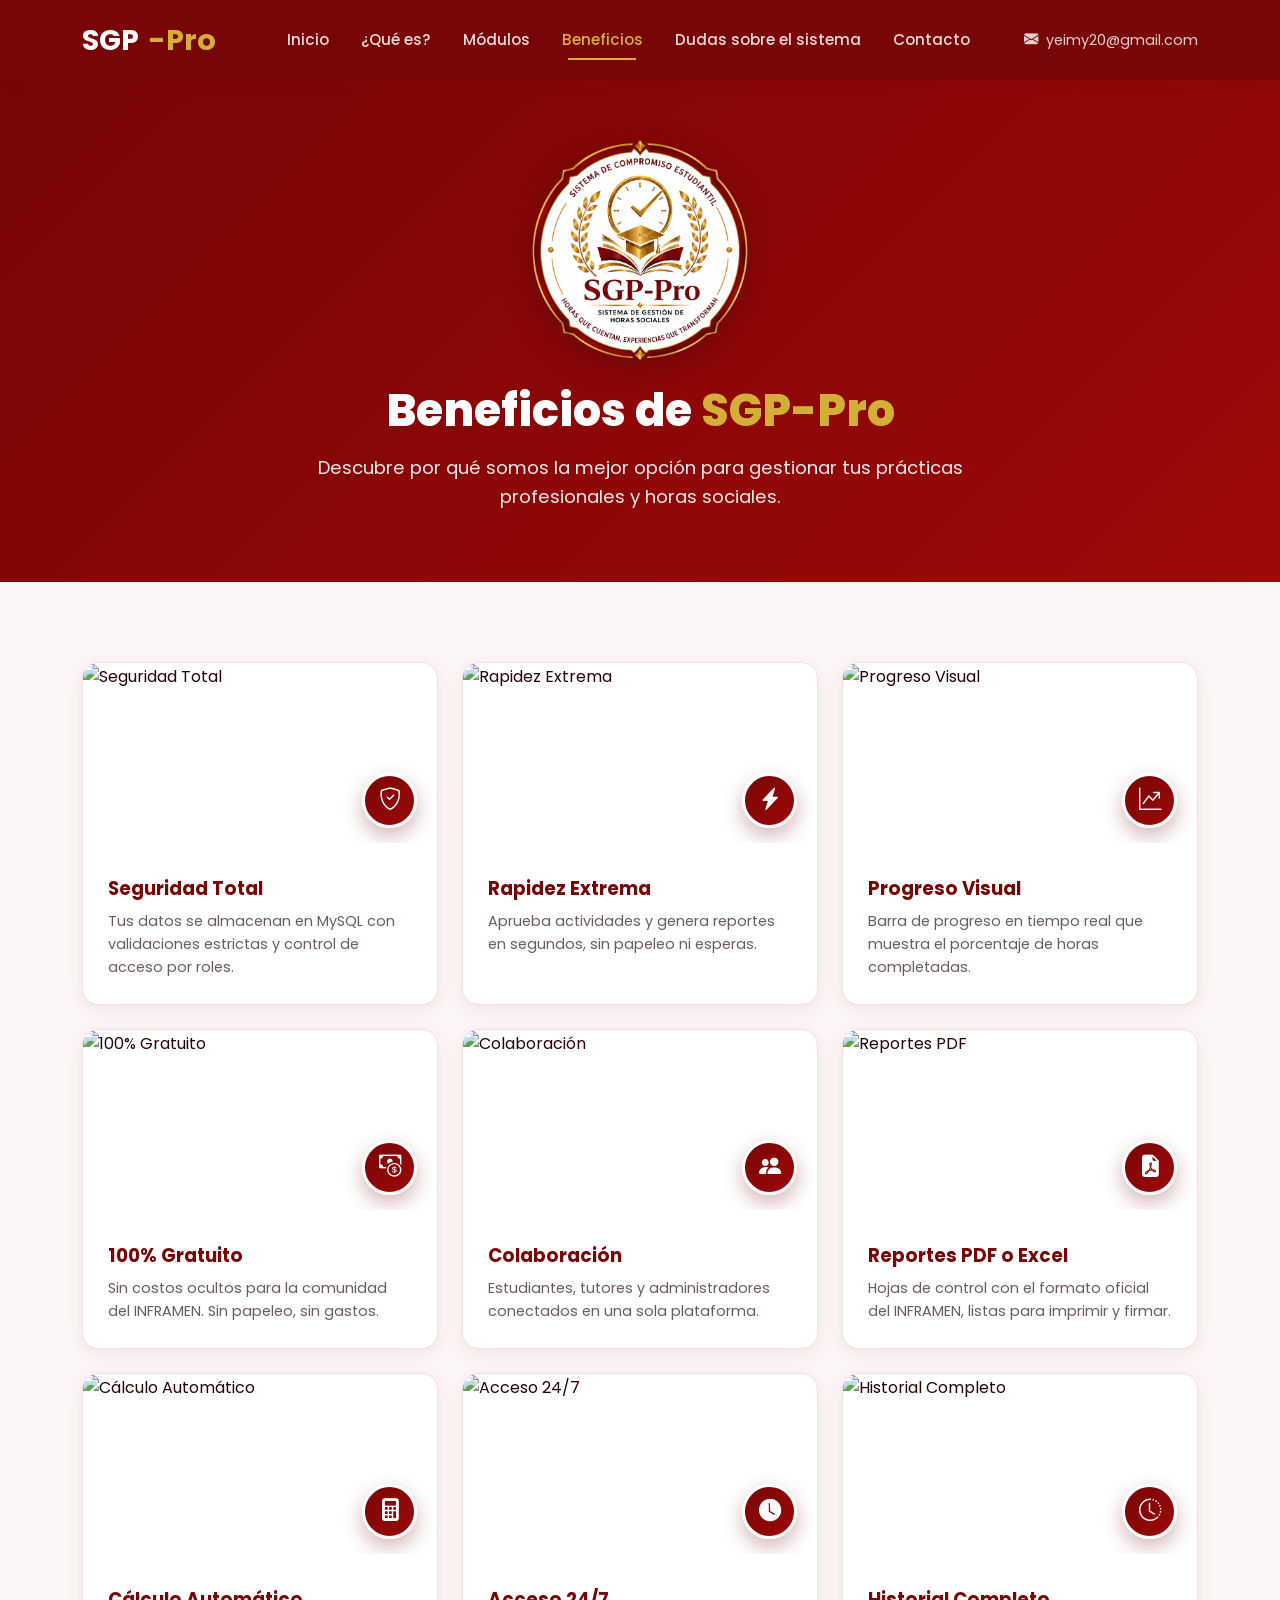
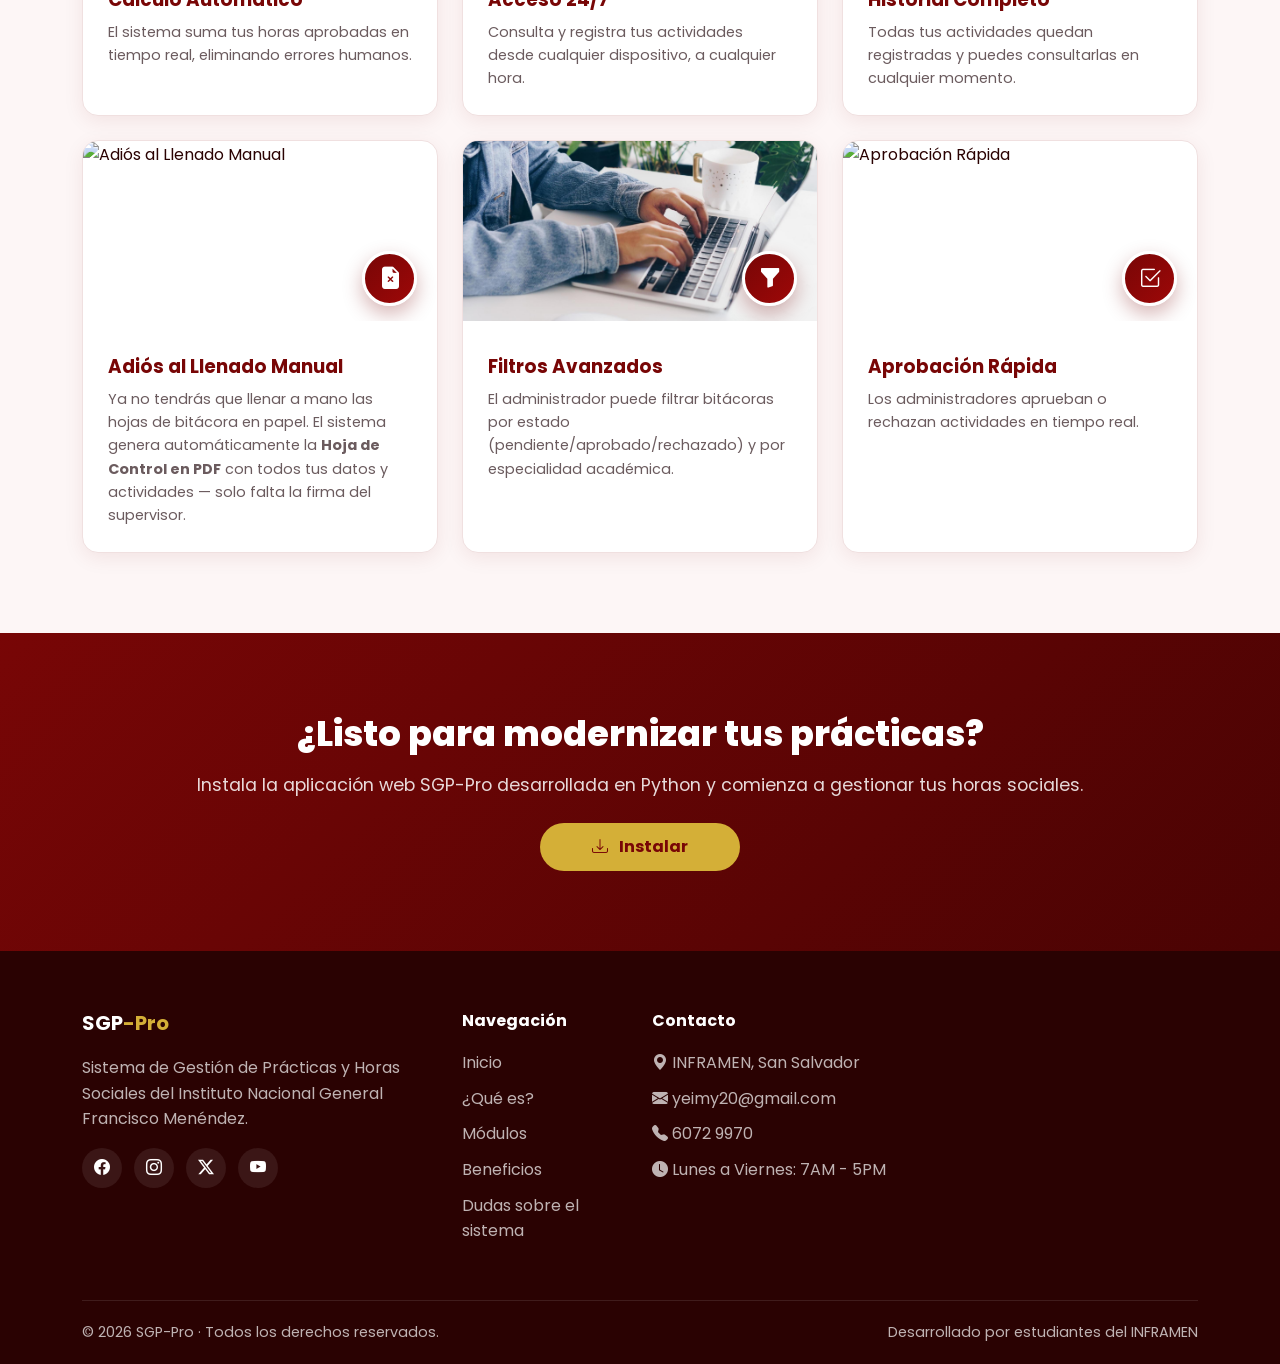
==== commit 7b1bf926: "Update print statement from 'Hello' to 'Goodbye'" ====
--- a/beneficios.html
+++ b/beneficios.html
@@ -126,7 +126,7 @@
                             <div class="benefit-overlay-icon"><i class="bi bi-file-earmark-pdf-fill"></i></div>
                         </div>
                         <div class="benefit-body">
-                            <h4>Reportes PDF</h4>
+                            <h4>Reportes PDF o Excel</h4>
                             <p>Hojas de control con el formato oficial del INFRAMEN, listas para imprimir y firmar.</p>
                         </div>
                     </div>
@@ -262,7 +262,7 @@
                     <ul>
                         <li><i class="bi bi-geo-alt-fill"></i> INFRAMEN, San Salvador</li>
                         <li><i class="bi bi-envelope-fill"></i> yeimy20@gmail.com</li>
-                        <li><i class="bi bi-telephone-fill"></i> 7090 8861</li>
+                        <li><i class="bi bi-telephone-fill"></i> 6072 9970</li>
                         <li><i class="bi bi-clock-fill"></i> Lunes a Viernes: 7AM - 5PM</li>
                     </ul>
                 </div>
